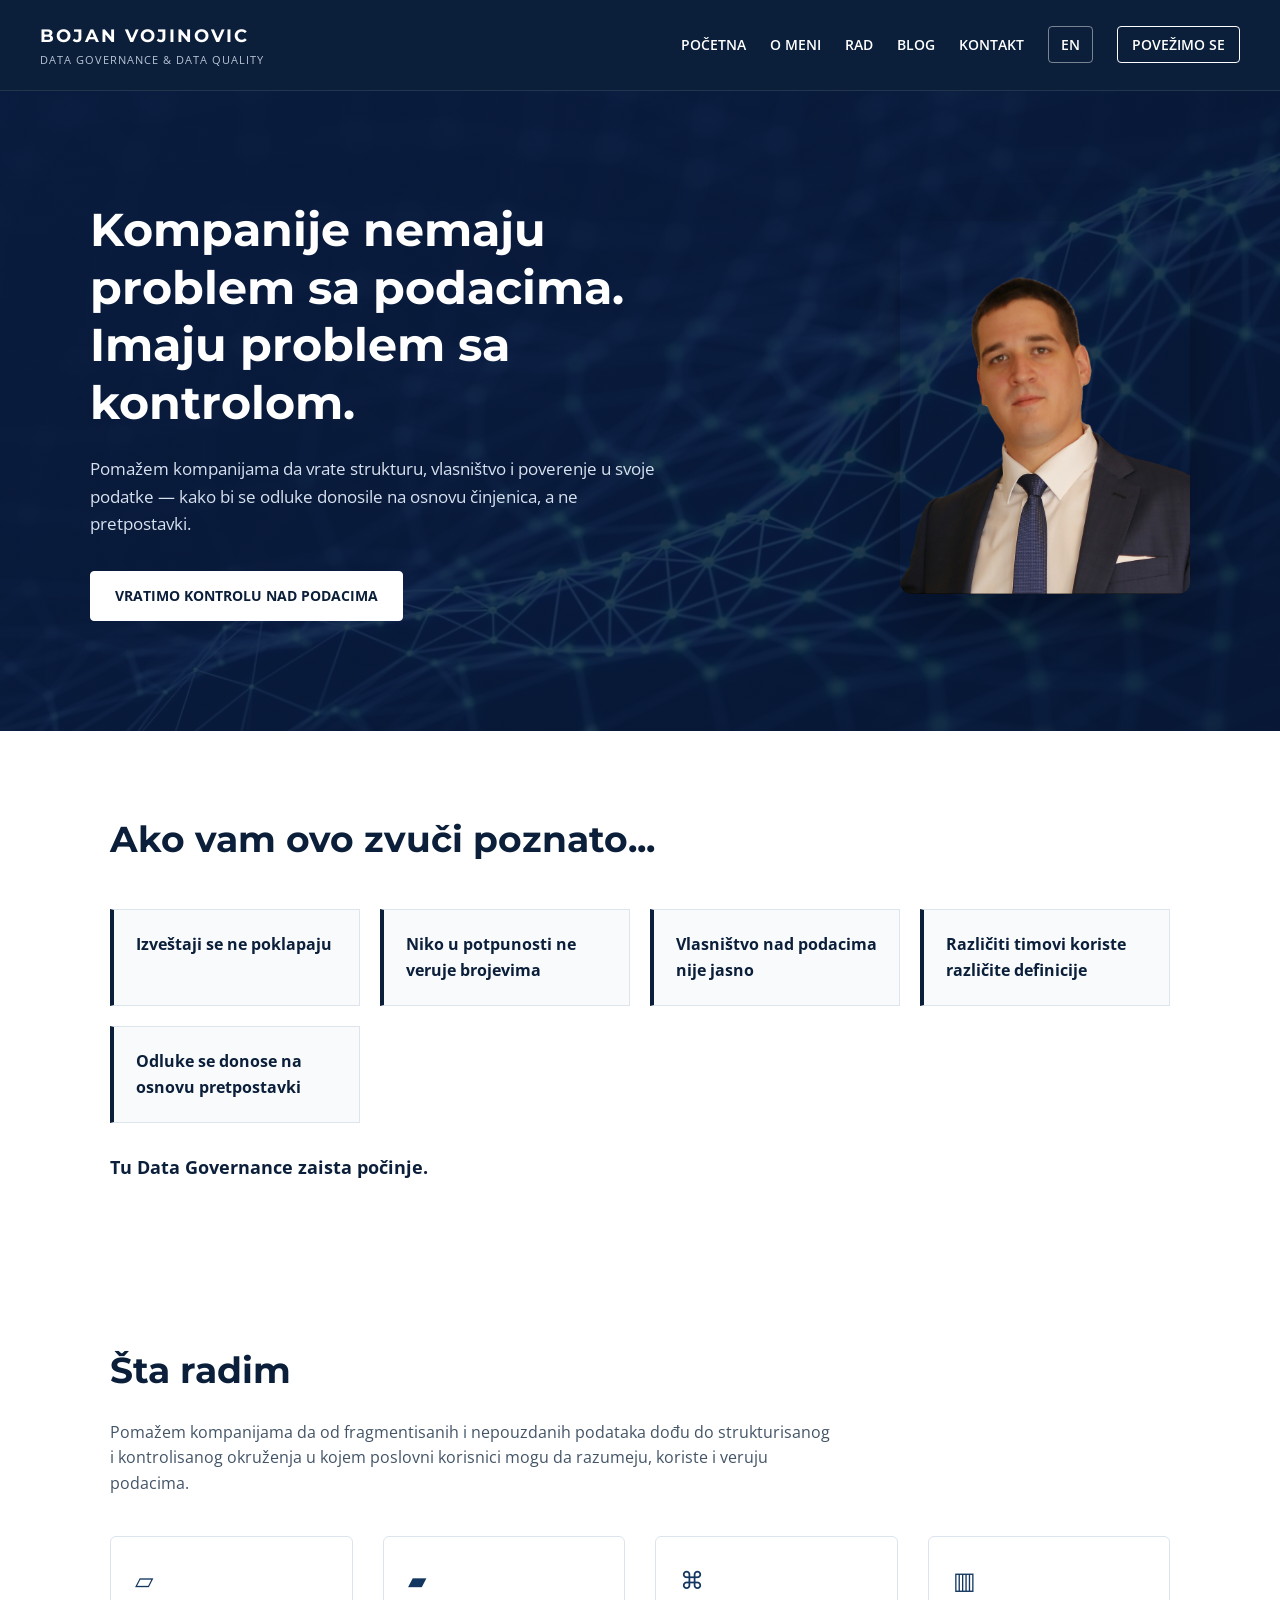
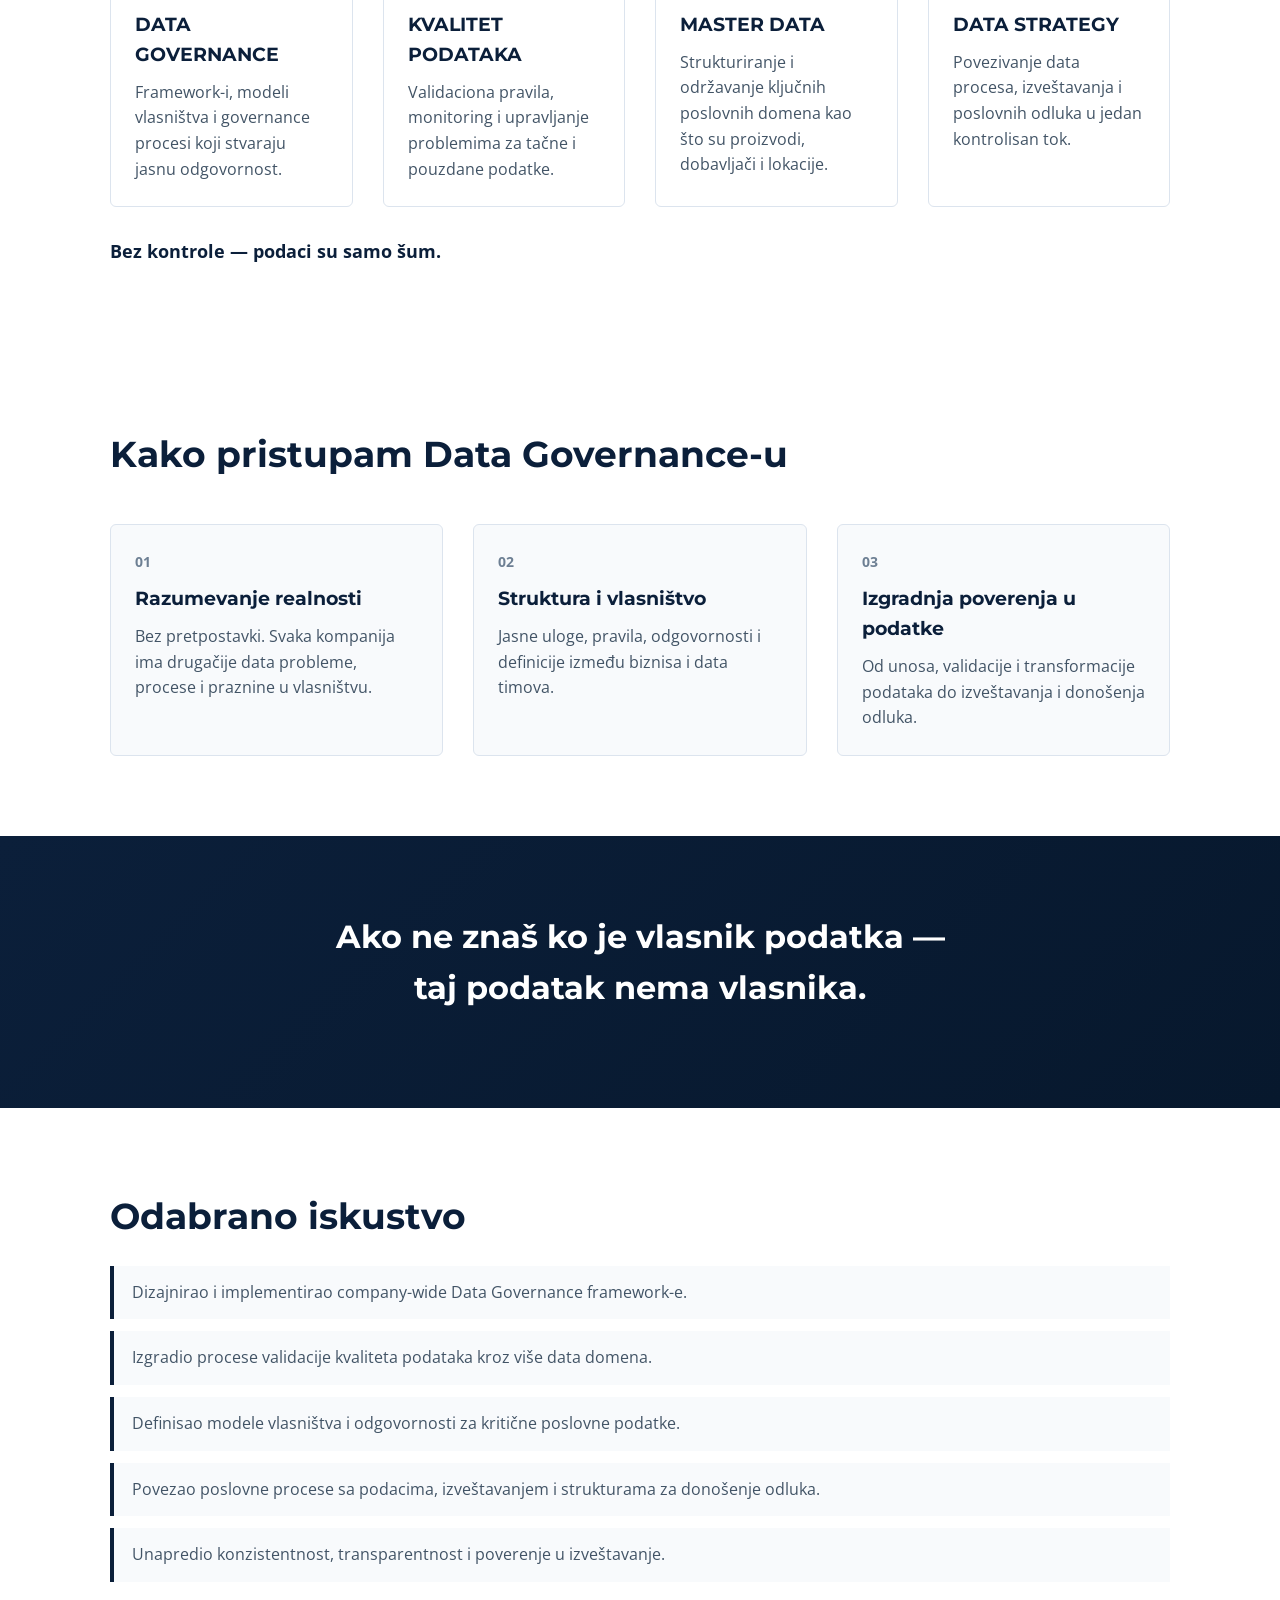
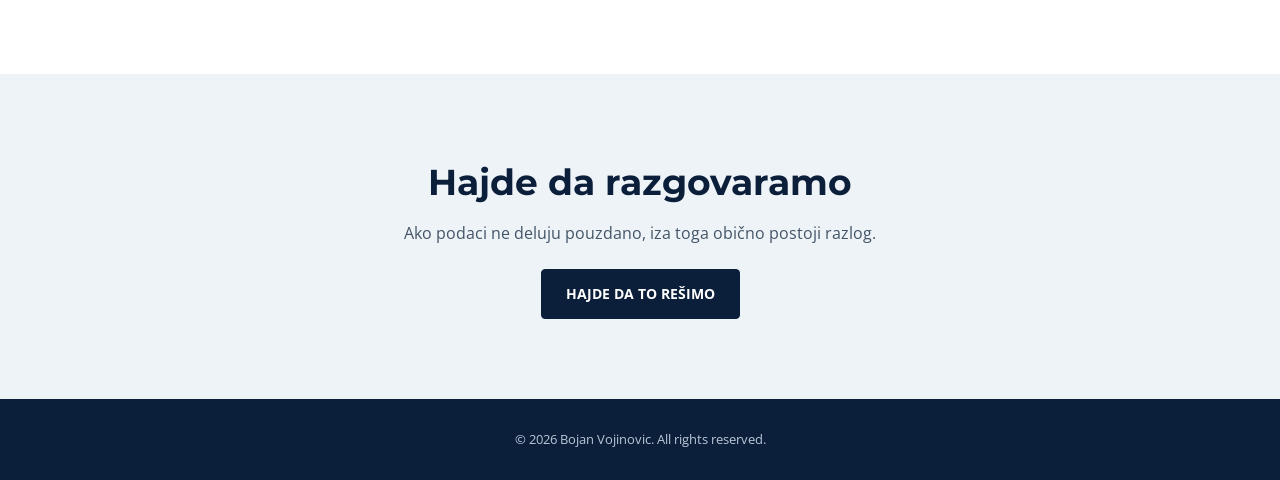
==== sr/index.html @ f7e65e90 "Add files via upload" ====
<!DOCTYPE html>
<html lang="sr">
<head>
<meta charset="UTF-8" />
<meta name="viewport" content="width=device-width, initial-scale=1.0" />
<title>Bojan Vojinovic | Data Governance</title>

<link href="https://fonts.googleapis.com/css2?family=Montserrat:wght@400;600;700;800&family=Open+Sans:wght@400;600&display=swap" rel="stylesheet">
<link rel="stylesheet" href="../style.css">
</head>

<body><header class="nav">
  <div class="logo">
    <h1>BOJAN VOJINOVIC</h1>
    <p>DATA GOVERNANCE & DATA QUALITY</p>
  </div>

  <nav class="menu">
    <a href="index.html">POČETNA</a>
    <a href="about.html">O MENI</a>
    <a href="work.html">RAD</a>
    <a href="https://bvojinovic.wixsite.com/bvblog" target="_blank">BLOG</a>
    <a href="contact.html">KONTAKT</a>
    <a class="language" href="../index.html">EN</a>
    <a class="connect" href="https://www.linkedin.com/in/bojan-vojinovic/" target="_blank">POVEŽIMO SE</a>
  </nav>
</header>
<section class="hero"><div class="hero-content"><div class="hero-text"><h2>Kompanije nemaju problem sa podacima.<br>Imaju problem sa kontrolom.</h2><p>Pomažem kompanijama da vrate strukturu, vlasništvo i poverenje u svoje podatke — kako bi se odluke donosile na osnovu činjenica, a ne pretpostavki.</p><a href="contact.html" class="btn">VRATIMO KONTROLU NAD PODACIMA</a></div><div class="photo-placeholder"><img src="../images/bojan.png" alt="Bojan Vojinovic"></div></div></section>
<section class="problem"><div class="section-inner"><h2>Ako vam ovo zvuči poznato...</h2><div class="problem-grid"><div class="problem-card">Izveštaji se ne poklapaju</div><div class="problem-card">Niko u potpunosti ne veruje brojevima</div><div class="problem-card">Vlasništvo nad podacima nije jasno</div><div class="problem-card">Različiti timovi koriste različite definicije</div><div class="problem-card">Odluke se donose na osnovu pretpostavki</div></div><p class="strong-line">Tu Data Governance zaista počinje.</p></div></section>
<section class="value"><div class="section-inner"><h2>Šta radim</h2><p class="intro-text">Pomažem kompanijama da od fragmentisanih i nepouzdanih podataka dođu do strukturisanog i kontrolisanog okruženja u kojem poslovni korisnici mogu da razumeju, koriste i veruju podacima.</p><div class="services"><div class="service"><div class="icon">▱</div><h3>DATA GOVERNANCE</h3><p>Framework-i, modeli vlasništva i governance procesi koji stvaraju jasnu odgovornost.</p></div><div class="service"><div class="icon">▰</div><h3>KVALITET PODATAKA</h3><p>Validaciona pravila, monitoring i upravljanje problemima za tačne i pouzdane podatke.</p></div><div class="service"><div class="icon">⌘</div><h3>MASTER DATA</h3><p>Strukturiranje i održavanje ključnih poslovnih domena kao što su proizvodi, dobavljači i lokacije.</p></div><div class="service"><div class="icon">▥</div><h3>DATA STRATEGY</h3><p>Povezivanje data procesa, izveštavanja i poslovnih odluka u jedan kontrolisan tok.</p></div></div><p class="strong-line">Bez kontrole — podaci su samo šum.</p></div></section>
<section class="approach"><div class="section-inner"><h2>Kako pristupam Data Governance-u</h2><div class="approach-grid"><div class="approach-card"><span>01</span><h3>Razumevanje realnosti</h3><p>Bez pretpostavki. Svaka kompanija ima drugačije data probleme, procese i praznine u vlasništvu.</p></div><div class="approach-card"><span>02</span><h3>Struktura i vlasništvo</h3><p>Jasne uloge, pravila, odgovornosti i definicije između biznisa i data timova.</p></div><div class="approach-card"><span>03</span><h3>Izgradnja poverenja u podatke</h3><p>Od unosa, validacije i transformacije podataka do izveštavanja i donošenja odluka.</p></div></div></div></section>
<section class="statement"><div class="section-inner"><h2>Ako ne znaš ko je vlasnik podatka —<br>taj podatak nema vlasnika.</h2></div></section>
<section class="experience"><div class="section-inner"><h2>Odabrano iskustvo</h2><div class="experience-list"><p>Dizajnirao i implementirao company-wide Data Governance framework-e.</p><p>Izgradio procese validacije kvaliteta podataka kroz više data domena.</p><p>Definisao modele vlasništva i odgovornosti za kritične poslovne podatke.</p><p>Povezao poslovne procese sa podacima, izveštavanjem i strukturama za donošenje odluka.</p><p>Unapredio konzistentnost, transparentnost i poverenje u izveštavanje.</p></div></div></section>
<section class="final-cta"><div class="section-inner"><h2>Hajde da razgovaramo</h2><p>Ako podaci ne deluju pouzdano, iza toga obično postoji razlog.</p><a href="contact.html" class="btn">HAJDE DA TO REŠIMO</a></div></section>
<footer class="footer">
  © 2026 Bojan Vojinovic. All rights reserved.
</footer>

</body>
</html>
---- style.css ----
/* RESET */
* {
  margin: 0;
  padding: 0;
  box-sizing: border-box;
}

/* BASE */
body {
  font-family: 'Open Sans', sans-serif;
  color: #102033;
  background: #f5f7fa;
  line-height: 1.6;
}

/* GLOBAL */
.section-inner {
  max-width: 1100px;
  margin: 0 auto;
  padding: 80px 20px;
}

h1, h2, h3 {
  font-family: 'Montserrat', sans-serif;
}

h2 {
  font-size: 36px;
  margin-bottom: 20px;
  color: #0b1f3a;
}

p {
  font-size: 16px;
  color: #425466;
}

.intro-text {
  max-width: 720px;
  margin-bottom: 40px;
}

.strong-line {
  margin-top: 30px;
  font-weight: 700;
  font-size: 18px;
  color: #0b1f3a;
}

/* NAV */
.nav {
  display: flex;
  justify-content: space-between;
  align-items: center;
  padding: 22px 40px;
  background: #0b1f3a;
  border-bottom: 1px solid rgba(255,255,255,0.10);
}

.logo h1 {
  font-size: 18px;
  letter-spacing: 2px;
  color: #ffffff;
}

.logo p {
  font-size: 11px;
  color: #b9c6d8;
  letter-spacing: 1px;
}

.menu a {
  margin-left: 20px;
  text-decoration: none;
  color: #ffffff;
  font-size: 14px;
  font-weight: 600;
}

.menu a:hover {
  color: #c7d7ee;
}

.connect {
  padding: 8px 14px;
  border: 1px solid #ffffff;
  border-radius: 4px;
}

.connect:hover {
  background: #ffffff;
  color: #0b1f3a !important;
}

/* HERO */
.hero {
  padding: 110px 40px;
  background:
    linear-gradient(135deg, rgba(11,31,58,0.82), rgba(7,24,45,0.88)),
    url("images/bg.jpg") no-repeat center center;
  background-size: cover;
}

.hero-content {
  display: flex;
  align-items: center;
  justify-content: space-between;
  max-width: 1100px;
  margin: 0 auto;
  gap: 60px;
}

.hero-text {
  max-width: 650px;
}

.hero-text h2 {
  font-size: 46px;
  line-height: 1.25;
  margin-bottom: 24px;
  color: #ffffff;
}

.hero-text p {
  margin-bottom: 34px;
  max-width: 580px;
  color: #d7e1ef;
  font-size: 17px;
}

.photo-placeholder img {
  width: 290px;
  border-radius: 12px;
  box-shadow: 0 25px 60px rgba(0,0,0,0.30);
  border: none;
}

/* BUTTON */
.btn {
  display: inline-block;
  padding: 13px 24px;
  background: #ffffff;
  color: #0b1f3a;
  text-decoration: none;
  font-size: 14px;
  font-weight: 700;
  border-radius: 4px;
  transition: 0.3s;
  border: 1px solid #ffffff;
}

.btn:hover {
  background: transparent;
  color: #ffffff;
}

/* PAGE HERO */
.page-hero {
  background:
    linear-gradient(135deg, rgba(11,31,58,0.86), rgba(7,24,45,0.90)),
    url("images/bg.jpg") no-repeat center center;
  background-size: cover;
  color: #ffffff;
}

.page-hero h2 {
  color: #ffffff;
}

.page-hero p {
  color: #d7e1ef;
  font-size: 18px;
}

/* SECTIONS */
.problem,
.value,
.approach,
.case,
.about-intro,
.about-experience,
.principles,
.skills-section,
.contact-intro,
.process,
.experience {
  background: #ffffff;
}

.case.alt,
.final-cta {
  background: #eef3f8;
}

/* PROBLEM */
.problem-grid {
  display: grid;
  grid-template-columns: repeat(auto-fit, minmax(220px, 1fr));
  gap: 20px;
  margin-top: 40px;
}

.problem-card {
  padding: 22px;
  border: 1px solid #dce4ee;
  font-weight: 700;
  background: #f8fafc;
  color: #0b1f3a;
  border-left: 4px solid #0b1f3a;
}

/* SERVICES */
.services {
  display: grid;
  grid-template-columns: repeat(auto-fit, minmax(220px, 1fr));
  gap: 30px;
  margin-top: 40px;
}

.service {
  padding: 24px;
  border: 1px solid #dce4ee;
  transition: 0.3s;
  background: #ffffff;
  border-radius: 6px;
}

.service:hover {
  transform: translateY(-5px);
  box-shadow: 0 15px 35px rgba(11,31,58,0.10);
}

.service h3 {
  margin-bottom: 10px;
  color: #0b1f3a;
}

.icon {
  font-size: 24px;
  margin-bottom: 10px;
  color: #12365f;
}

/* APPROACH */
.approach-grid {
  display: grid;
  grid-template-columns: repeat(auto-fit, minmax(250px, 1fr));
  gap: 30px;
  margin-top: 40px;
}

.approach-card {
  padding: 24px;
  border: 1px solid #dce4ee;
  background: #f8fafc;
  border-radius: 6px;
}

.approach-card span {
  font-size: 14px;
  color: #6d7f93;
  font-weight: 700;
}

.approach-card h3 {
  margin: 10px 0;
  color: #0b1f3a;
}

/* CASE STUDY */
.case-grid {
  display: grid;
  grid-template-columns: repeat(auto-fit, minmax(250px, 1fr));
  gap: 30px;
  margin-top: 40px;
}

.case-block {
  padding: 24px;
  border: 1px solid #dce4ee;
  background: #ffffff;
  border-radius: 6px;
}

.case-block h3 {
  margin-bottom: 10px;
  color: #0b1f3a;
}

/* EXPERIENCE */
.experience-list p {
  margin-bottom: 12px;
  padding: 14px 18px;
  background: #f8fafc;
  border-left: 4px solid #0b1f3a;
}

/* STATEMENT */
.statement {
  background:
    linear-gradient(135deg, #0b1f3a, #07182d);
  color: #fff;
  text-align: center;
}

.statement h2 {
  color: #fff;
  font-size: 32px;
}

.statement .section-inner {
  padding: 75px 20px;
}

/* ABOUT */
.about-layout {
  display: flex;
  gap: 40px;
}

.about-text {
  flex: 2;
}

.about-card {
  flex: 1;
  border: 1px solid #dce4ee;
  padding: 24px;
  background: #f8fafc;
  border-radius: 6px;
}

.about-card h3 {
  margin-bottom: 15px;
  color: #0b1f3a;
}

.about-card ul {
  list-style: none;
}

.about-card li {
  margin-bottom: 10px;
  color: #425466;
  border-bottom: 1px solid #e5ebf2;
  padding-bottom: 8px;
}

/* EXPERIENCE GRID */
.experience-grid {
  display: grid;
  grid-template-columns: repeat(auto-fit, minmax(250px, 1fr));
  gap: 30px;
  margin-top: 40px;
}

.experience-card {
  border: 1px solid #dce4ee;
  padding: 24px;
  background: #f8fafc;
  border-radius: 6px;
}

.experience-card h3 {
  margin-bottom: 10px;
  color: #0b1f3a;
}

/* PRINCIPLES */
.principles-list p {
  margin-bottom: 15px;
  padding: 16px 18px;
  border-left: 4px solid #0b1f3a;
  background: #f8fafc;
}

/* CONTACT */
.contact-layout {
  display: flex;
  gap: 40px;
}

.contact-text {
  flex: 2;
}

.contact-box {
  flex: 1;
  border: 1px solid #dce4ee;
  padding: 24px;
  background: #f8fafc;
  border-radius: 6px;
}

.contact-box h3 {
  margin-bottom: 15px;
  color: #0b1f3a;
}

.contact-list {
  margin-top: 20px;
  padding-left: 20px;
}

.contact-list li {
  margin-bottom: 10px;
  color: #425466;
}

.note {
  margin-top: 20px;
  font-size: 13px;
  color: #6d7f93;
}

/* PROCESS */
.process-grid {
  display: grid;
  grid-template-columns: repeat(auto-fit, minmax(250px, 1fr));
  gap: 30px;
  margin-top: 40px;
}

.process-card {
  padding: 24px;
  border: 1px solid #dce4ee;
  background: #f8fafc;
  border-radius: 6px;
}

.process-card span {
  font-size: 14px;
  color: #6d7f93;
  font-weight: 700;
}

.process-card h3 {
  margin: 10px 0;
  color: #0b1f3a;
}

/* FINAL CTA */
.final-cta {
  text-align: center;
}

.final-cta h2 {
  margin-bottom: 10px;
}

.final-cta p {
  margin-bottom: 22px;
}

/* FINAL CTA BUTTON FIX */
.final-cta .btn {
  background: #0b1f3a;
  color: #ffffff;
  border: 1px solid #0b1f3a;
}

.final-cta .btn:hover {
  background: transparent;
  color: #0b1f3a;
}

/* FOOTER */
.footer {
  text-align: center;
  padding: 30px;
  font-size: 13px;
  color: #b9c6d8;
  background: #0b1f3a;
}

/* RESPONSIVE */
@media (max-width: 900px) {
  .nav {
    flex-direction: column;
    gap: 15px;
    padding: 20px;
  }

  .menu {
    display: flex;
    flex-wrap: wrap;
    justify-content: center;
    gap: 12px;
  }

  .menu a {
    margin-left: 0;
  }

  .hero {
    padding: 75px 20px;
  }

  .hero-content {
    flex-direction: column;
    text-align: center;
  }

  .hero-text h2 {
    font-size: 34px;
  }

  .photo-placeholder {
    margin-top: 20px;
  }

  .photo-placeholder img {
    width: 230px;
  }

  .about-layout,
  .contact-layout {
    flex-direction: column;
  }

  h2 {
    font-size: 30px;
  }

  .section-inner {
    padding: 60px 20px;
  }
}

/* LANGUAGE SWITCH */
.language {
  padding: 8px 12px;
  border: 1px solid rgba(255,255,255,0.45);
  border-radius: 4px;
}

.language:hover {
  background: rgba(255,255,255,0.12);
}
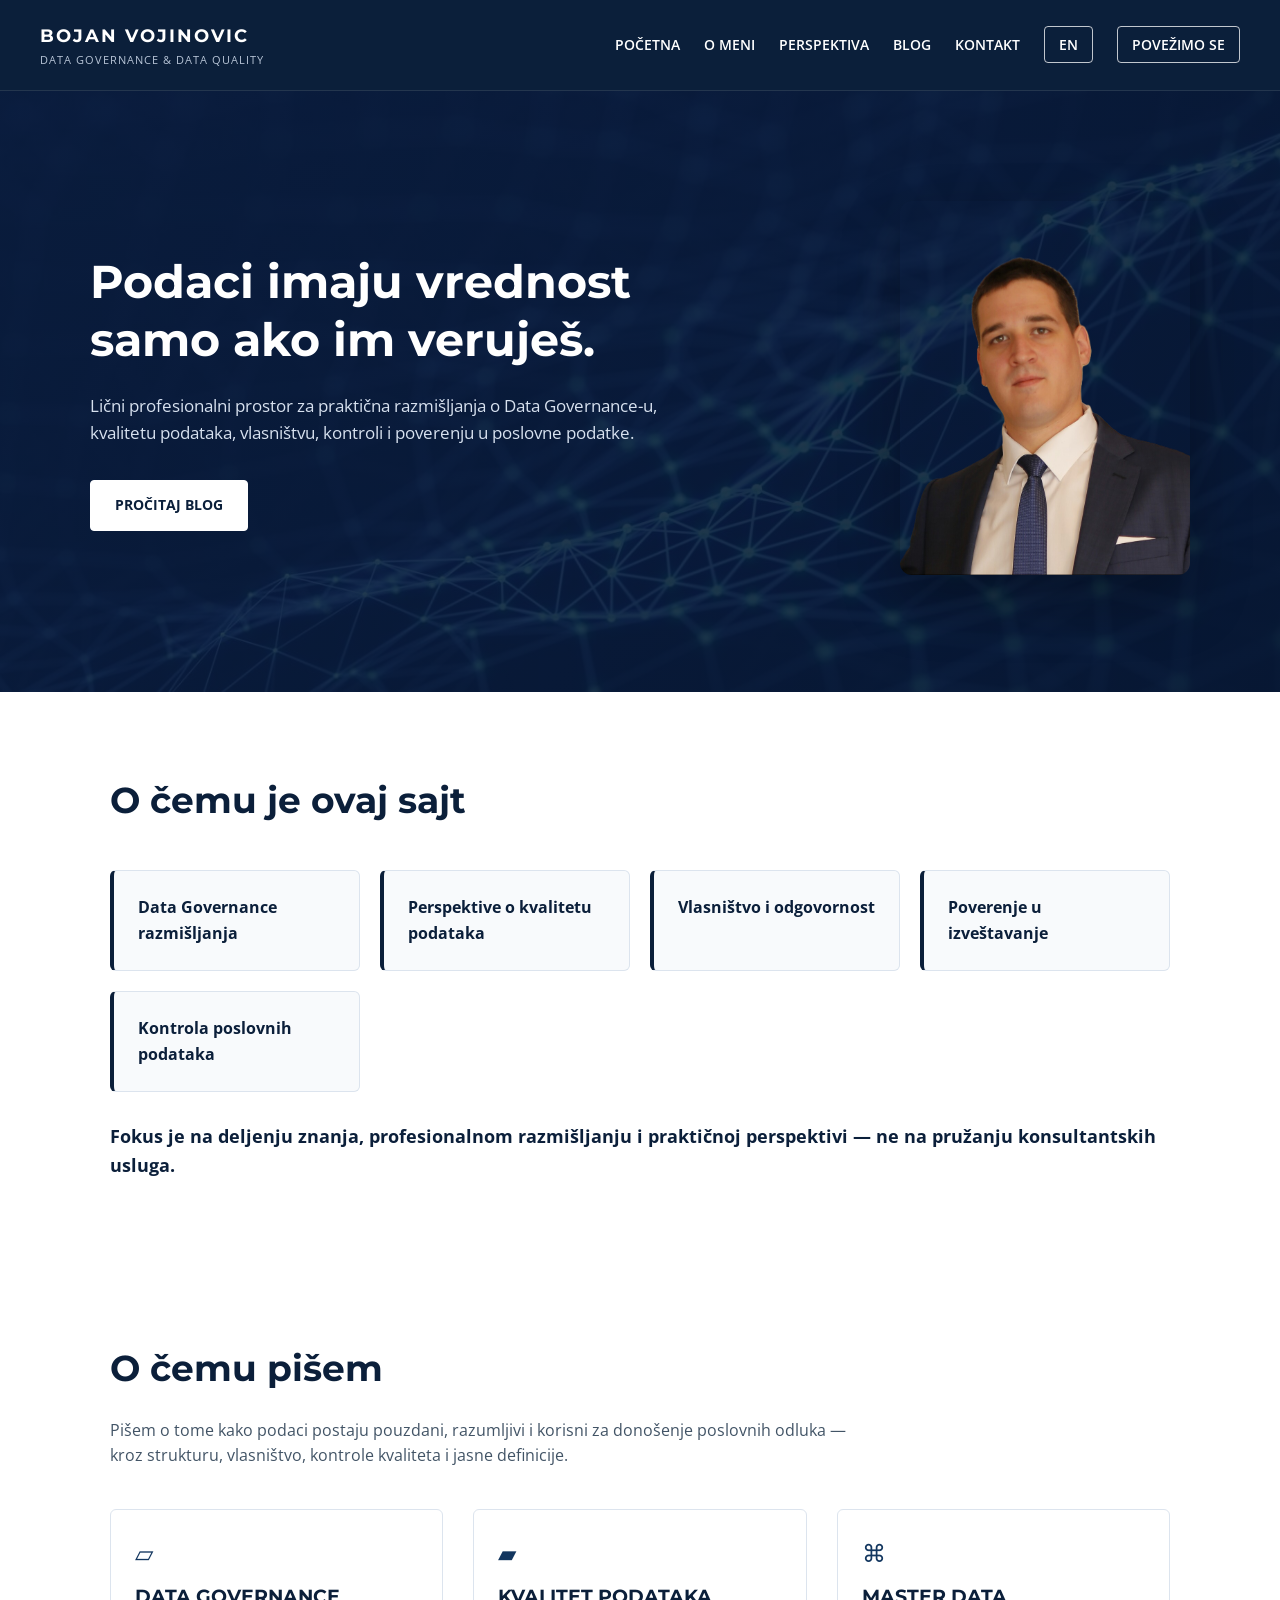
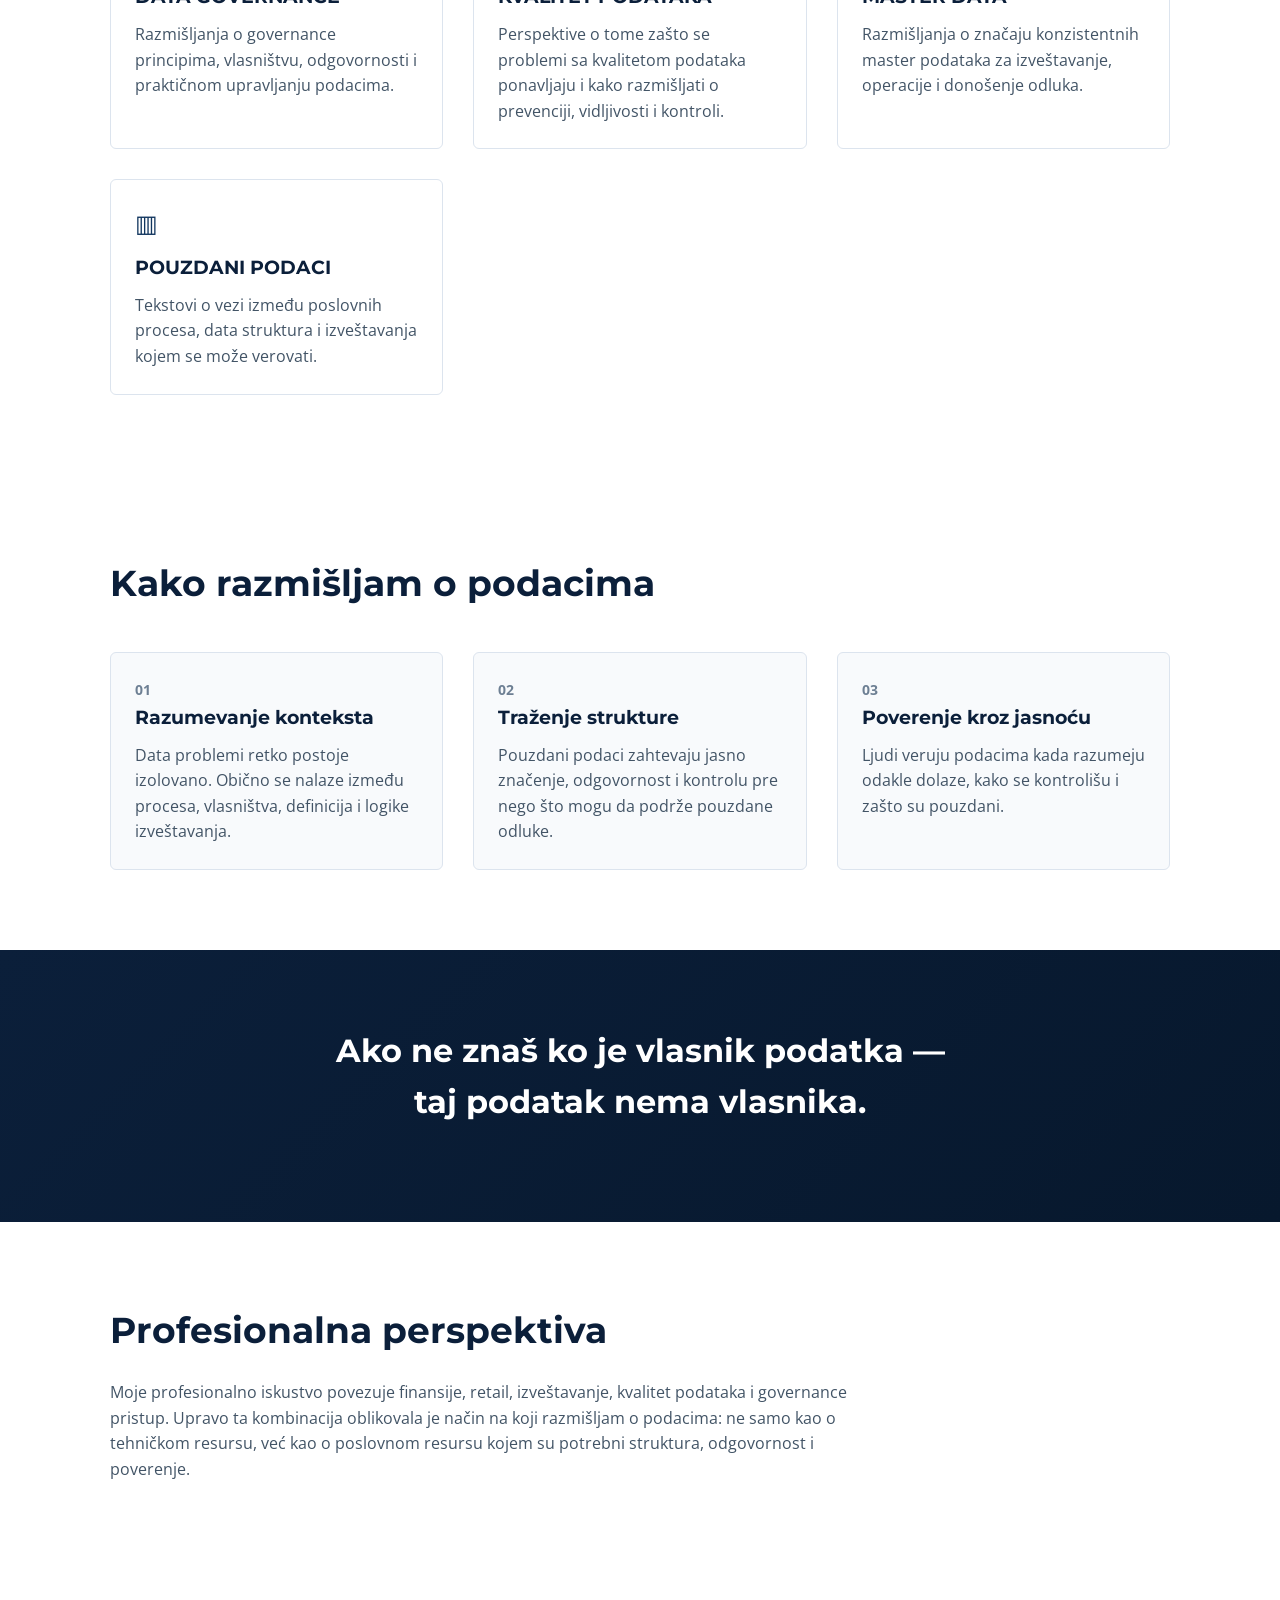
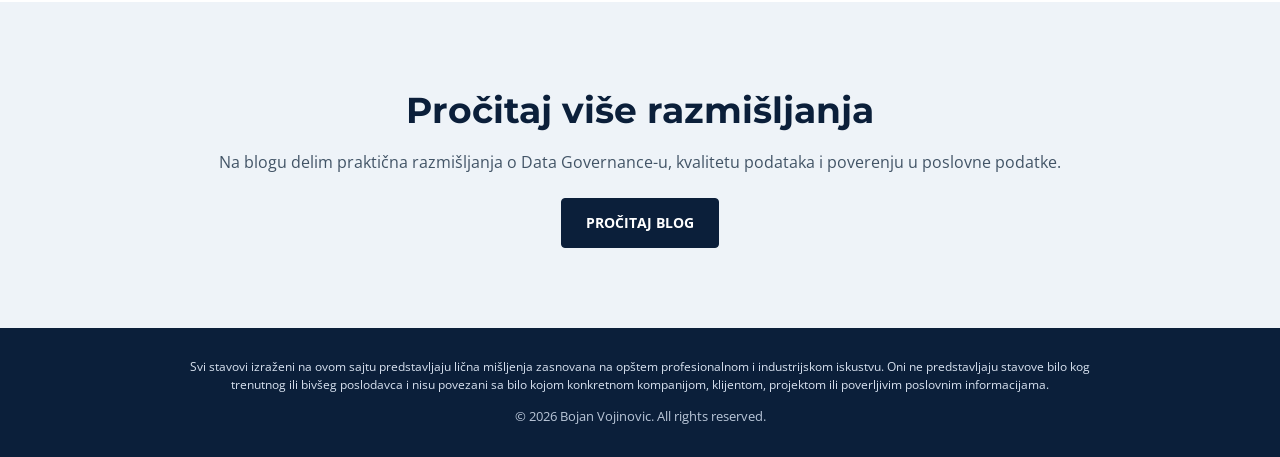
==== commit 509319da: "Add files via upload" ====
--- a/sr/index.html
+++ b/sr/index.html
@@ -4,37 +4,32 @@
 <meta charset="UTF-8" />
 <meta name="viewport" content="width=device-width, initial-scale=1.0" />
 <title>Bojan Vojinovic | Data Governance</title>
-
 <link href="https://fonts.googleapis.com/css2?family=Montserrat:wght@400;600;700;800&family=Open+Sans:wght@400;600&display=swap" rel="stylesheet">
 <link rel="stylesheet" href="../style.css">
 </head>
-
-<body><header class="nav">
-  <div class="logo">
-    <h1>BOJAN VOJINOVIC</h1>
-    <p>DATA GOVERNANCE & DATA QUALITY</p>
-  </div>
-
+<body class="sr">
+<header class="nav">
+  <div class="logo"><h1>BOJAN VOJINOVIC</h1><p>DATA GOVERNANCE & DATA QUALITY</p></div>
   <nav class="menu">
     <a href="index.html">POČETNA</a>
     <a href="about.html">O MENI</a>
-    <a href="work.html">RAD</a>
+    <a href="work.html">PERSPEKTIVA</a>
     <a href="https://bvojinovic.wixsite.com/bvblog" target="_blank">BLOG</a>
     <a href="contact.html">KONTAKT</a>
     <a class="language" href="../index.html">EN</a>
     <a class="connect" href="https://www.linkedin.com/in/bojan-vojinovic/" target="_blank">POVEŽIMO SE</a>
   </nav>
 </header>
-<section class="hero"><div class="hero-content"><div class="hero-text"><h2>Kompanije nemaju problem sa podacima.<br>Imaju problem sa kontrolom.</h2><p>Pomažem kompanijama da vrate strukturu, vlasništvo i poverenje u svoje podatke — kako bi se odluke donosile na osnovu činjenica, a ne pretpostavki.</p><a href="contact.html" class="btn">VRATIMO KONTROLU NAD PODACIMA</a></div><div class="photo-placeholder"><img src="../images/bojan.png" alt="Bojan Vojinovic"></div></div></section>
-<section class="problem"><div class="section-inner"><h2>Ako vam ovo zvuči poznato...</h2><div class="problem-grid"><div class="problem-card">Izveštaji se ne poklapaju</div><div class="problem-card">Niko u potpunosti ne veruje brojevima</div><div class="problem-card">Vlasništvo nad podacima nije jasno</div><div class="problem-card">Različiti timovi koriste različite definicije</div><div class="problem-card">Odluke se donose na osnovu pretpostavki</div></div><p class="strong-line">Tu Data Governance zaista počinje.</p></div></section>
-<section class="value"><div class="section-inner"><h2>Šta radim</h2><p class="intro-text">Pomažem kompanijama da od fragmentisanih i nepouzdanih podataka dođu do strukturisanog i kontrolisanog okruženja u kojem poslovni korisnici mogu da razumeju, koriste i veruju podacima.</p><div class="services"><div class="service"><div class="icon">▱</div><h3>DATA GOVERNANCE</h3><p>Framework-i, modeli vlasništva i governance procesi koji stvaraju jasnu odgovornost.</p></div><div class="service"><div class="icon">▰</div><h3>KVALITET PODATAKA</h3><p>Validaciona pravila, monitoring i upravljanje problemima za tačne i pouzdane podatke.</p></div><div class="service"><div class="icon">⌘</div><h3>MASTER DATA</h3><p>Strukturiranje i održavanje ključnih poslovnih domena kao što su proizvodi, dobavljači i lokacije.</p></div><div class="service"><div class="icon">▥</div><h3>DATA STRATEGY</h3><p>Povezivanje data procesa, izveštavanja i poslovnih odluka u jedan kontrolisan tok.</p></div></div><p class="strong-line">Bez kontrole — podaci su samo šum.</p></div></section>
-<section class="approach"><div class="section-inner"><h2>Kako pristupam Data Governance-u</h2><div class="approach-grid"><div class="approach-card"><span>01</span><h3>Razumevanje realnosti</h3><p>Bez pretpostavki. Svaka kompanija ima drugačije data probleme, procese i praznine u vlasništvu.</p></div><div class="approach-card"><span>02</span><h3>Struktura i vlasništvo</h3><p>Jasne uloge, pravila, odgovornosti i definicije između biznisa i data timova.</p></div><div class="approach-card"><span>03</span><h3>Izgradnja poverenja u podatke</h3><p>Od unosa, validacije i transformacije podataka do izveštavanja i donošenja odluka.</p></div></div></div></section>
+<section class="hero"><div class="hero-content"><div class="hero-text"><h2>Podaci imaju vrednost samo ako im veruješ.</h2><p>Lični profesionalni prostor za praktična razmišljanja o Data Governance-u, kvalitetu podataka, vlasništvu, kontroli i poverenju u poslovne podatke.</p><a href="https://bvojinovic.wixsite.com/bvblog" target="_blank" class="btn">PROČITAJ BLOG</a></div><div class="photo-placeholder"><img src="../images/bojan.png" alt="Bojan Vojinovic"></div></div></section>
+<section class="problem"><div class="section-inner"><h2>O čemu je ovaj sajt</h2><div class="problem-grid"><div class="problem-card">Data Governance razmišljanja</div><div class="problem-card">Perspektive o kvalitetu podataka</div><div class="problem-card">Vlasništvo i odgovornost</div><div class="problem-card">Poverenje u izveštavanje</div><div class="problem-card">Kontrola poslovnih podataka</div></div><p class="strong-line">Fokus je na deljenju znanja, profesionalnom razmišljanju i praktičnoj perspektivi — ne na pružanju konsultantskih usluga.</p></div></section>
+<section class="value"><div class="section-inner"><h2>O čemu pišem</h2><p class="intro-text">Pišem o tome kako podaci postaju pouzdani, razumljivi i korisni za donošenje poslovnih odluka — kroz strukturu, vlasništvo, kontrole kvaliteta i jasne definicije.</p><div class="services"><div class="service"><div class="icon">▱</div><h3>DATA GOVERNANCE</h3><p>Razmišljanja o governance principima, vlasništvu, odgovornosti i praktičnom upravljanju podacima.</p></div><div class="service"><div class="icon">▰</div><h3>KVALITET PODATAKA</h3><p>Perspektive o tome zašto se problemi sa kvalitetom podataka ponavljaju i kako razmišljati o prevenciji, vidljivosti i kontroli.</p></div><div class="service"><div class="icon">⌘</div><h3>MASTER DATA</h3><p>Razmišljanja o značaju konzistentnih master podataka za izveštavanje, operacije i donošenje odluka.</p></div><div class="service"><div class="icon">▥</div><h3>POUZDANI PODACI</h3><p>Tekstovi o vezi između poslovnih procesa, data struktura i izveštavanja kojem se može verovati.</p></div></div></div></section>
+<section class="approach"><div class="section-inner"><h2>Kako razmišljam o podacima</h2><div class="approach-grid"><div class="approach-card"><span>01</span><h3>Razumevanje konteksta</h3><p>Data problemi retko postoje izolovano. Obično se nalaze između procesa, vlasništva, definicija i logike izveštavanja.</p></div><div class="approach-card"><span>02</span><h3>Traženje strukture</h3><p>Pouzdani podaci zahtevaju jasno značenje, odgovornost i kontrolu pre nego što mogu da podrže pouzdane odluke.</p></div><div class="approach-card"><span>03</span><h3>Poverenje kroz jasnoću</h3><p>Ljudi veruju podacima kada razumeju odakle dolaze, kako se kontrolišu i zašto su pouzdani.</p></div></div></div></section>
 <section class="statement"><div class="section-inner"><h2>Ako ne znaš ko je vlasnik podatka —<br>taj podatak nema vlasnika.</h2></div></section>
-<section class="experience"><div class="section-inner"><h2>Odabrano iskustvo</h2><div class="experience-list"><p>Dizajnirao i implementirao company-wide Data Governance framework-e.</p><p>Izgradio procese validacije kvaliteta podataka kroz više data domena.</p><p>Definisao modele vlasništva i odgovornosti za kritične poslovne podatke.</p><p>Povezao poslovne procese sa podacima, izveštavanjem i strukturama za donošenje odluka.</p><p>Unapredio konzistentnost, transparentnost i poverenje u izveštavanje.</p></div></div></section>
-<section class="final-cta"><div class="section-inner"><h2>Hajde da razgovaramo</h2><p>Ako podaci ne deluju pouzdano, iza toga obično postoji razlog.</p><a href="contact.html" class="btn">HAJDE DA TO REŠIMO</a></div></section>
+<section class="experience"><div class="section-inner"><h2>Profesionalna perspektiva</h2><p class="intro-text">Moje profesionalno iskustvo povezuje finansije, retail, izveštavanje, kvalitet podataka i governance pristup. Upravo ta kombinacija oblikovala je način na koji razmišljam o podacima: ne samo kao o tehničkom resursu, već kao o poslovnom resursu kojem su potrebni struktura, odgovornost i poverenje.</p></div></section>
+<section class="final-cta"><div class="section-inner"><h2>Pročitaj više razmišljanja</h2><p>Na blogu delim praktična razmišljanja o Data Governance-u, kvalitetu podataka i poverenju u poslovne podatke.</p><a href="https://bvojinovic.wixsite.com/bvblog" target="_blank" class="btn">PROČITAJ BLOG</a></div></section>
 <footer class="footer">
+  <p class="disclaimer">Svi stavovi izraženi na ovom sajtu predstavljaju lična mišljenja zasnovana na opštem profesionalnom i industrijskom iskustvu. Oni ne predstavljaju stavove bilo kog trenutnog ili bivšeg poslodavca i nisu povezani sa bilo kojom konkretnom kompanijom, klijentom, projektom ili poverljivim poslovnim informacijama.</p>
   © 2026 Bojan Vojinovic. All rights reserved.
 </footer>
-
 </body>
 </html>
--- a/style.css
+++ b/style.css
@@ -36,7 +36,7 @@
 }
 
 .intro-text {
-  max-width: 720px;
+  max-width: 760px;
   margin-bottom: 40px;
 }
 
@@ -81,13 +81,15 @@
   color: #c7d7ee;
 }
 
-.connect {
+.connect,
+.language {
   padding: 8px 14px;
-  border: 1px solid #ffffff;
+  border: 1px solid rgba(255,255,255,0.75);
   border-radius: 4px;
 }
 
-.connect:hover {
+.connect:hover,
+.language:hover {
   background: #ffffff;
   color: #0b1f3a !important;
 }
@@ -111,7 +113,7 @@
 }
 
 .hero-text {
-  max-width: 650px;
+  max-width: 680px;
 }
 
 .hero-text h2 {
@@ -123,7 +125,7 @@
 
 .hero-text p {
   margin-bottom: 34px;
-  max-width: 580px;
+  max-width: 620px;
   color: #d7e1ef;
   font-size: 17px;
 }
@@ -131,8 +133,8 @@
 .photo-placeholder img {
   width: 290px;
   border-radius: 12px;
+  border: none;
   box-shadow: 0 25px 60px rgba(0,0,0,0.30);
-  border: none;
 }
 
 /* BUTTON */
@@ -172,57 +174,75 @@
   font-size: 18px;
 }
 
+/* SERBIAN PAGE HERO BG PATH */
+body.sr .hero,
+body.sr .page-hero {
+  background:
+    linear-gradient(135deg, rgba(11,31,58,0.84), rgba(7,24,45,0.90)),
+    url("../images/bg.jpg") no-repeat center center;
+  background-size: cover;
+}
+
 /* SECTIONS */
 .problem,
 .value,
 .approach,
-.case,
+.perspective,
 .about-intro,
 .about-experience,
 .principles,
 .skills-section,
 .contact-intro,
-.process,
 .experience {
   background: #ffffff;
 }
 
-.case.alt,
+.perspective.alt,
 .final-cta {
   background: #eef3f8;
 }
 
-/* PROBLEM */
+/* GRIDS */
+.problem-grid,
+.services,
+.approach-grid,
+.perspective-grid,
+.experience-grid {
+  display: grid;
+  grid-template-columns: repeat(auto-fit, minmax(250px, 1fr));
+  gap: 30px;
+  margin-top: 40px;
+}
+
 .problem-grid {
-  display: grid;
   grid-template-columns: repeat(auto-fit, minmax(220px, 1fr));
   gap: 20px;
-  margin-top: 40px;
-}
-
-.problem-card {
-  padding: 22px;
-  border: 1px solid #dce4ee;
-  font-weight: 700;
-  background: #f8fafc;
-  color: #0b1f3a;
-  border-left: 4px solid #0b1f3a;
-}
-
-/* SERVICES */
-.services {
-  display: grid;
-  grid-template-columns: repeat(auto-fit, minmax(220px, 1fr));
-  gap: 30px;
-  margin-top: 40px;
-}
-
-.service {
+}
+
+.problem-card,
+.service,
+.approach-card,
+.perspective-card,
+.experience-card,
+.about-card,
+.contact-box,
+.principles-list p,
+.experience-list p {
   padding: 24px;
   border: 1px solid #dce4ee;
+  background: #f8fafc;
+  border-radius: 6px;
+}
+
+.problem-card {
+  font-weight: 700;
+  color: #0b1f3a;
+  border-left: 4px solid #0b1f3a;
+}
+
+.service {
+  background: #ffffff;
   transition: 0.3s;
-  background: #ffffff;
-  border-radius: 6px;
 }
 
 .service:hover {
@@ -230,7 +250,12 @@
   box-shadow: 0 15px 35px rgba(11,31,58,0.10);
 }
 
-.service h3 {
+.service h3,
+.approach-card h3,
+.perspective-card h3,
+.experience-card h3,
+.about-card h3,
+.contact-box h3 {
   margin-bottom: 10px;
   color: #0b1f3a;
 }
@@ -241,64 +266,16 @@
   color: #12365f;
 }
 
-/* APPROACH */
-.approach-grid {
-  display: grid;
-  grid-template-columns: repeat(auto-fit, minmax(250px, 1fr));
-  gap: 30px;
-  margin-top: 40px;
-}
-
-.approach-card {
-  padding: 24px;
-  border: 1px solid #dce4ee;
-  background: #f8fafc;
-  border-radius: 6px;
-}
-
-.approach-card span {
+.approach-card span,
+.perspective-card span {
   font-size: 14px;
   color: #6d7f93;
   font-weight: 700;
 }
 
-.approach-card h3 {
-  margin: 10px 0;
-  color: #0b1f3a;
-}
-
-/* CASE STUDY */
-.case-grid {
-  display: grid;
-  grid-template-columns: repeat(auto-fit, minmax(250px, 1fr));
-  gap: 30px;
-  margin-top: 40px;
-}
-
-.case-block {
-  padding: 24px;
-  border: 1px solid #dce4ee;
-  background: #ffffff;
-  border-radius: 6px;
-}
-
-.case-block h3 {
-  margin-bottom: 10px;
-  color: #0b1f3a;
-}
-
-/* EXPERIENCE */
-.experience-list p {
-  margin-bottom: 12px;
-  padding: 14px 18px;
-  background: #f8fafc;
-  border-left: 4px solid #0b1f3a;
-}
-
 /* STATEMENT */
 .statement {
-  background:
-    linear-gradient(135deg, #0b1f3a, #07182d);
+  background: linear-gradient(135deg, #0b1f3a, #07182d);
   color: #fff;
   text-align: center;
 }
@@ -313,26 +290,20 @@
 }
 
 /* ABOUT */
-.about-layout {
+.about-layout,
+.contact-layout {
   display: flex;
   gap: 40px;
 }
 
-.about-text {
+.about-text,
+.contact-text {
   flex: 2;
 }
 
-.about-card {
+.about-card,
+.contact-box {
   flex: 1;
-  border: 1px solid #dce4ee;
-  padding: 24px;
-  background: #f8fafc;
-  border-radius: 6px;
-}
-
-.about-card h3 {
-  margin-bottom: 15px;
-  color: #0b1f3a;
 }
 
 .about-card ul {
@@ -346,55 +317,10 @@
   padding-bottom: 8px;
 }
 
-/* EXPERIENCE GRID */
-.experience-grid {
-  display: grid;
-  grid-template-columns: repeat(auto-fit, minmax(250px, 1fr));
-  gap: 30px;
-  margin-top: 40px;
-}
-
-.experience-card {
-  border: 1px solid #dce4ee;
-  padding: 24px;
-  background: #f8fafc;
-  border-radius: 6px;
-}
-
-.experience-card h3 {
-  margin-bottom: 10px;
-  color: #0b1f3a;
-}
-
-/* PRINCIPLES */
-.principles-list p {
+.principles-list p,
+.experience-list p {
   margin-bottom: 15px;
-  padding: 16px 18px;
   border-left: 4px solid #0b1f3a;
-  background: #f8fafc;
-}
-
-/* CONTACT */
-.contact-layout {
-  display: flex;
-  gap: 40px;
-}
-
-.contact-text {
-  flex: 2;
-}
-
-.contact-box {
-  flex: 1;
-  border: 1px solid #dce4ee;
-  padding: 24px;
-  background: #f8fafc;
-  border-radius: 6px;
-}
-
-.contact-box h3 {
-  margin-bottom: 15px;
-  color: #0b1f3a;
 }
 
 .contact-list {
@@ -413,32 +339,6 @@
   color: #6d7f93;
 }
 
-/* PROCESS */
-.process-grid {
-  display: grid;
-  grid-template-columns: repeat(auto-fit, minmax(250px, 1fr));
-  gap: 30px;
-  margin-top: 40px;
-}
-
-.process-card {
-  padding: 24px;
-  border: 1px solid #dce4ee;
-  background: #f8fafc;
-  border-radius: 6px;
-}
-
-.process-card span {
-  font-size: 14px;
-  color: #6d7f93;
-  font-weight: 700;
-}
-
-.process-card h3 {
-  margin: 10px 0;
-  color: #0b1f3a;
-}
-
 /* FINAL CTA */
 .final-cta {
   text-align: center;
@@ -452,7 +352,6 @@
   margin-bottom: 22px;
 }
 
-/* FINAL CTA BUTTON FIX */
 .final-cta .btn {
   background: #0b1f3a;
   color: #ffffff;
@@ -467,10 +366,18 @@
 /* FOOTER */
 .footer {
   text-align: center;
-  padding: 30px;
+  padding: 30px 20px;
   font-size: 13px;
   color: #b9c6d8;
   background: #0b1f3a;
+}
+
+.footer .disclaimer {
+  max-width: 950px;
+  margin: 0 auto 12px auto;
+  color: #d7e1ef;
+  font-size: 12px;
+  line-height: 1.5;
 }
 
 /* RESPONSIVE */
@@ -526,14 +433,3 @@
     padding: 60px 20px;
   }
 }
-
-/* LANGUAGE SWITCH */
-.language {
-  padding: 8px 12px;
-  border: 1px solid rgba(255,255,255,0.45);
-  border-radius: 4px;
-}
-
-.language:hover {
-  background: rgba(255,255,255,0.12);
-}
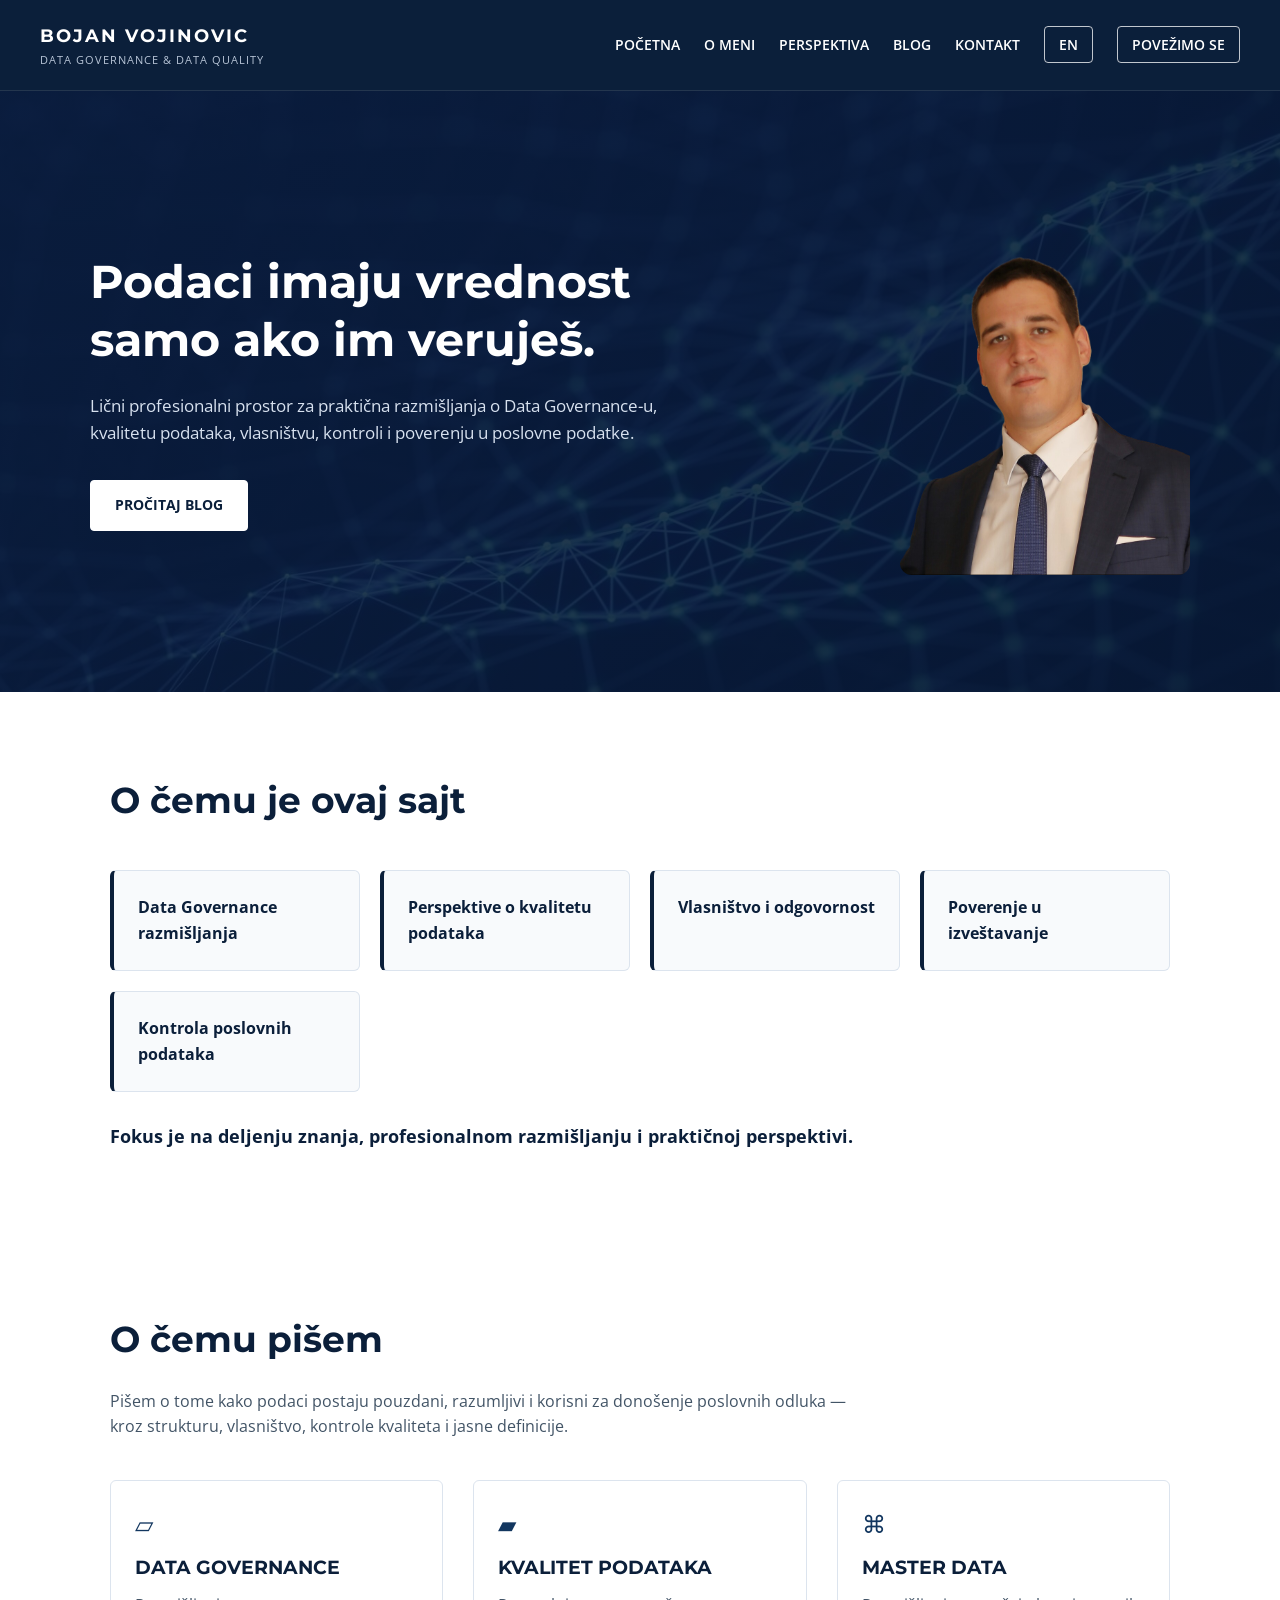
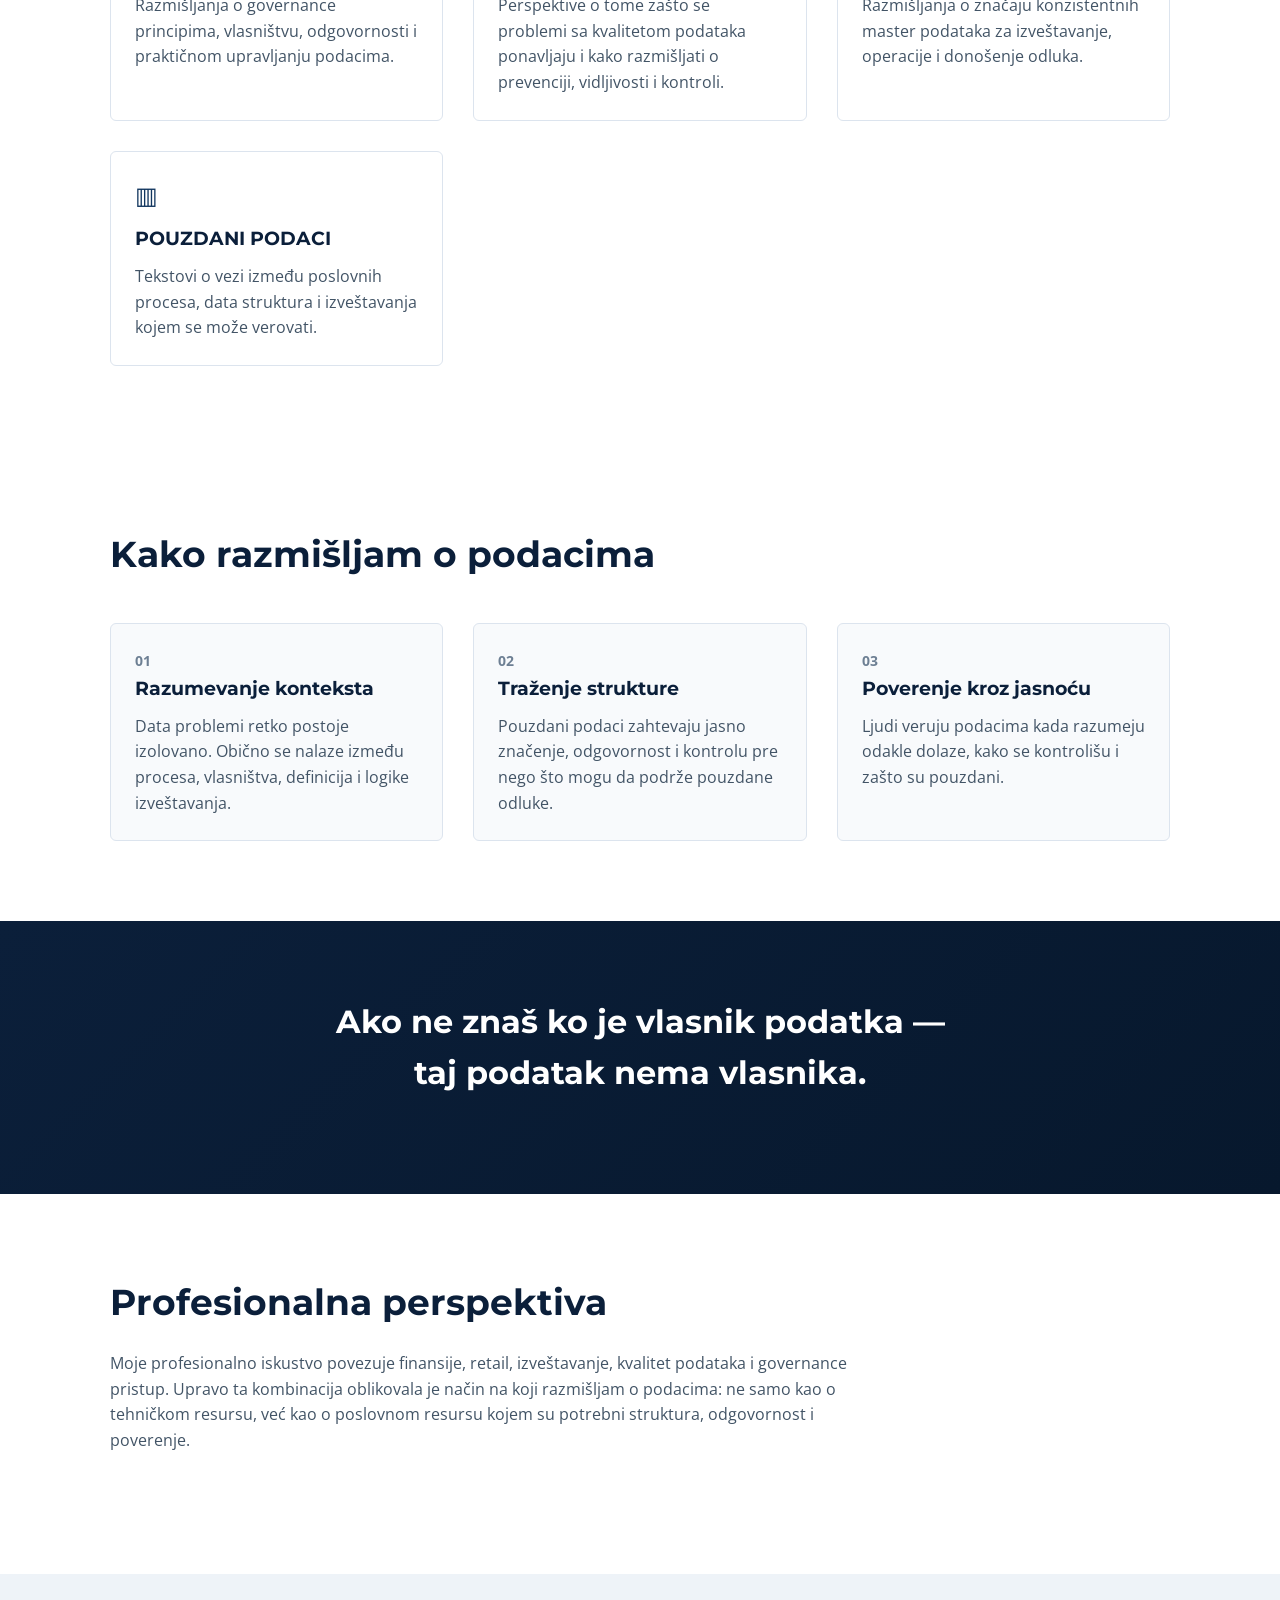
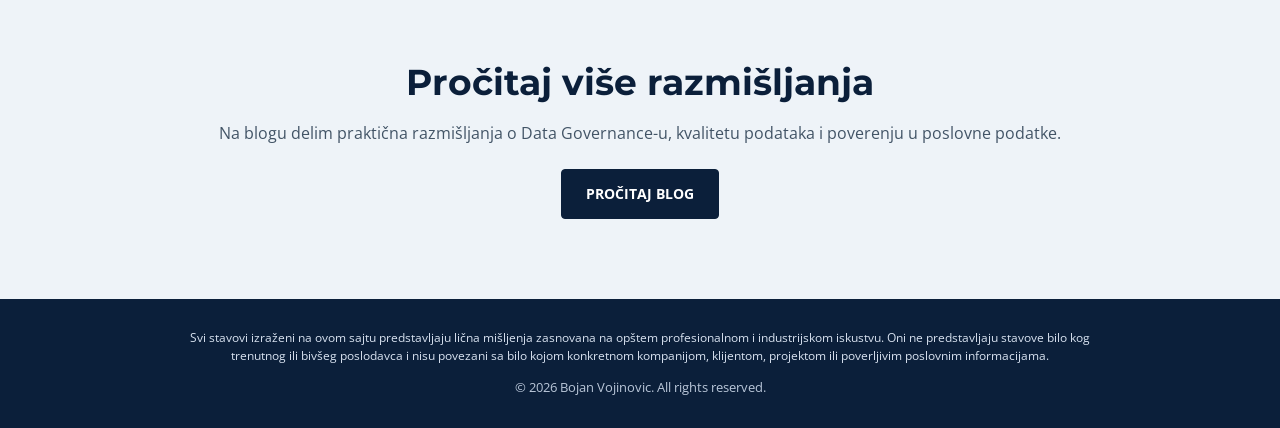
==== commit e4dfa159: "Add files via upload" ====
--- a/sr/index.html
+++ b/sr/index.html
@@ -21,7 +21,7 @@
   </nav>
 </header>
 <section class="hero"><div class="hero-content"><div class="hero-text"><h2>Podaci imaju vrednost samo ako im veruješ.</h2><p>Lični profesionalni prostor za praktična razmišljanja o Data Governance-u, kvalitetu podataka, vlasništvu, kontroli i poverenju u poslovne podatke.</p><a href="https://bvojinovic.wixsite.com/bvblog" target="_blank" class="btn">PROČITAJ BLOG</a></div><div class="photo-placeholder"><img src="../images/bojan.png" alt="Bojan Vojinovic"></div></div></section>
-<section class="problem"><div class="section-inner"><h2>O čemu je ovaj sajt</h2><div class="problem-grid"><div class="problem-card">Data Governance razmišljanja</div><div class="problem-card">Perspektive o kvalitetu podataka</div><div class="problem-card">Vlasništvo i odgovornost</div><div class="problem-card">Poverenje u izveštavanje</div><div class="problem-card">Kontrola poslovnih podataka</div></div><p class="strong-line">Fokus je na deljenju znanja, profesionalnom razmišljanju i praktičnoj perspektivi — ne na pružanju konsultantskih usluga.</p></div></section>
+<section class="problem"><div class="section-inner"><h2>O čemu je ovaj sajt</h2><div class="problem-grid"><div class="problem-card">Data Governance razmišljanja</div><div class="problem-card">Perspektive o kvalitetu podataka</div><div class="problem-card">Vlasništvo i odgovornost</div><div class="problem-card">Poverenje u izveštavanje</div><div class="problem-card">Kontrola poslovnih podataka</div></div><p class="strong-line">Fokus je na deljenju znanja, profesionalnom razmišljanju i praktičnoj perspektivi.</p></div></section>
 <section class="value"><div class="section-inner"><h2>O čemu pišem</h2><p class="intro-text">Pišem o tome kako podaci postaju pouzdani, razumljivi i korisni za donošenje poslovnih odluka — kroz strukturu, vlasništvo, kontrole kvaliteta i jasne definicije.</p><div class="services"><div class="service"><div class="icon">▱</div><h3>DATA GOVERNANCE</h3><p>Razmišljanja o governance principima, vlasništvu, odgovornosti i praktičnom upravljanju podacima.</p></div><div class="service"><div class="icon">▰</div><h3>KVALITET PODATAKA</h3><p>Perspektive o tome zašto se problemi sa kvalitetom podataka ponavljaju i kako razmišljati o prevenciji, vidljivosti i kontroli.</p></div><div class="service"><div class="icon">⌘</div><h3>MASTER DATA</h3><p>Razmišljanja o značaju konzistentnih master podataka za izveštavanje, operacije i donošenje odluka.</p></div><div class="service"><div class="icon">▥</div><h3>POUZDANI PODACI</h3><p>Tekstovi o vezi između poslovnih procesa, data struktura i izveštavanja kojem se može verovati.</p></div></div></div></section>
 <section class="approach"><div class="section-inner"><h2>Kako razmišljam o podacima</h2><div class="approach-grid"><div class="approach-card"><span>01</span><h3>Razumevanje konteksta</h3><p>Data problemi retko postoje izolovano. Obično se nalaze između procesa, vlasništva, definicija i logike izveštavanja.</p></div><div class="approach-card"><span>02</span><h3>Traženje strukture</h3><p>Pouzdani podaci zahtevaju jasno značenje, odgovornost i kontrolu pre nego što mogu da podrže pouzdane odluke.</p></div><div class="approach-card"><span>03</span><h3>Poverenje kroz jasnoću</h3><p>Ljudi veruju podacima kada razumeju odakle dolaze, kako se kontrolišu i zašto su pouzdani.</p></div></div></div></section>
 <section class="statement"><div class="section-inner"><h2>Ako ne znaš ko je vlasnik podatka —<br>taj podatak nema vlasnika.</h2></div></section>
--- a/style.css
+++ b/style.css
@@ -133,8 +133,6 @@
 .photo-placeholder img {
   width: 290px;
   border-radius: 12px;
-  border: none;
-  box-shadow: 0 25px 60px rgba(0,0,0,0.30);
 }
 
 /* BUTTON */
